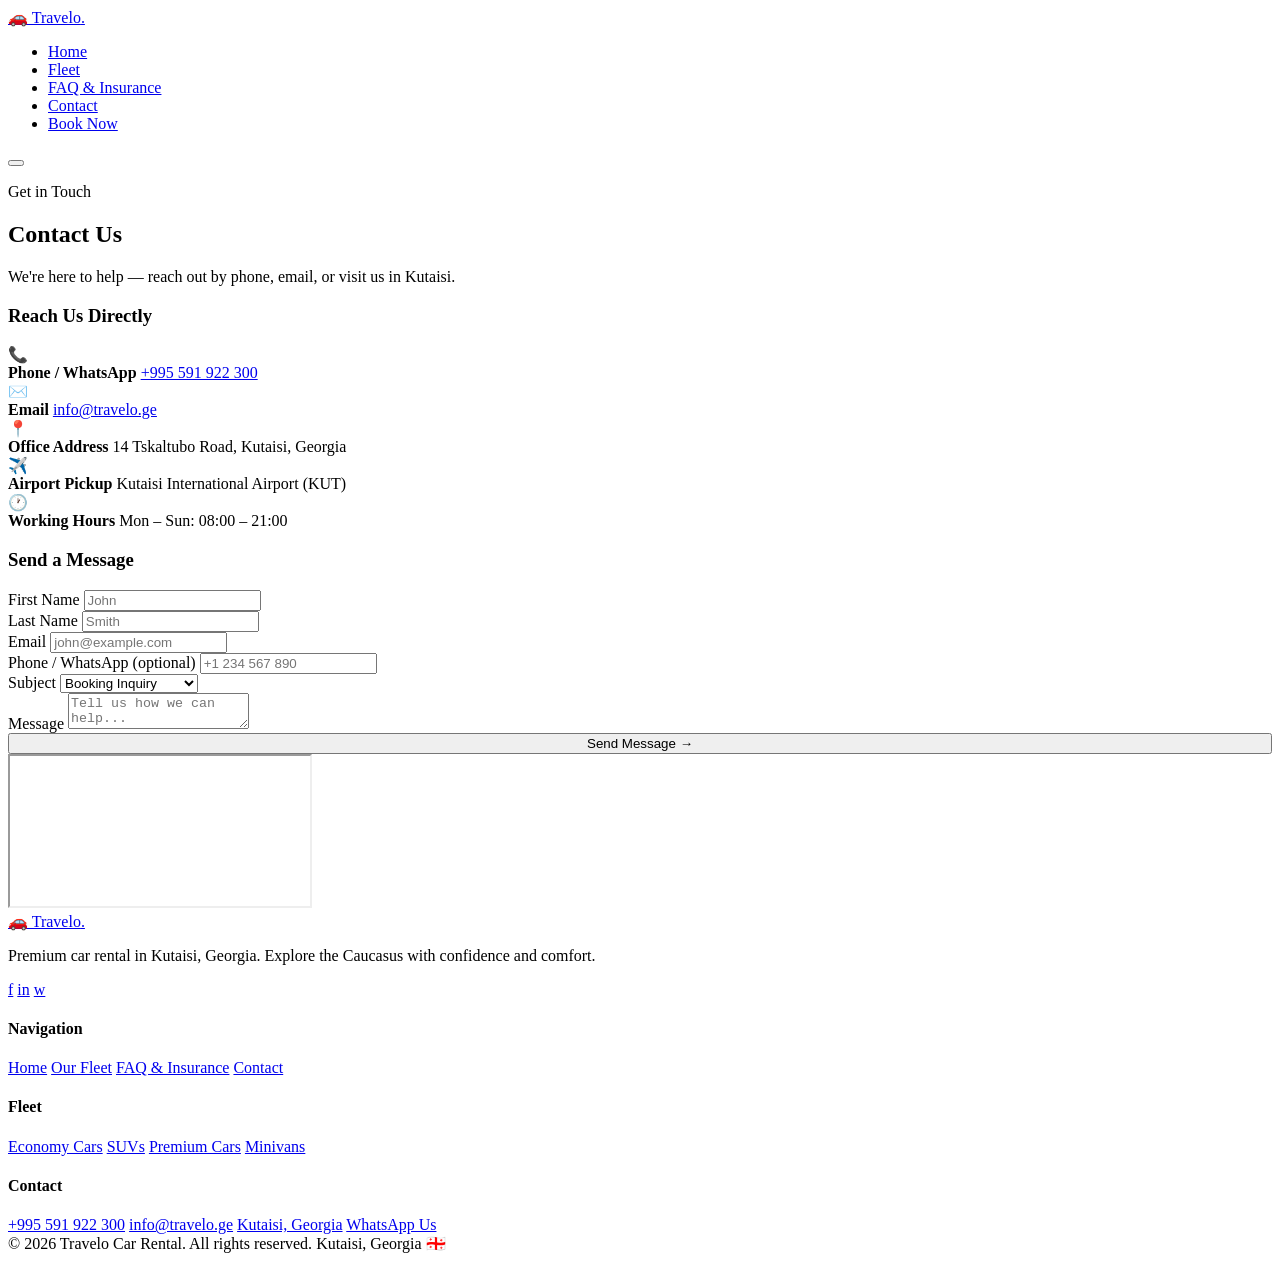
==== contact.html @ 03cf20e1 "Fix map to normal view with visible pin" ====
<!DOCTYPE html>
<html lang="en">
<head>
  <meta charset="UTF-8" />
  <meta name="viewport" content="width=device-width, initial-scale=1.0" />
  <title>Contact – Travelo Car Rental Kutaisi</title>
  <meta name="description" content="Contact Travelo Car Rental in Kutaisi, Georgia. Call, email, or visit us." />
  <link rel="stylesheet" href="css/styles.css" />
</head>
<body>

<!-- NAVBAR -->
<nav class="navbar scrolled">
  <div class="container">
    <a href="index.html" class="logo">
      <span class="logo-icon">🚗</span>
      Travelo<span>.</span>
    </a>
    <ul class="nav-links">
      <li><a href="index.html">Home</a></li>
      <li><a href="fleet.html">Fleet</a></li>
      <li><a href="faq.html">FAQ & Insurance</a></li>
      <li><a href="contact.html" class="active">Contact</a></li>
      <li class="nav-cta"><a href="index.html#booking" class="btn btn-primary">Book Now</a></li>
    </ul>
    <button class="hamburger" aria-label="Toggle menu">
      <span></span><span></span><span></span>
    </button>
  </div>
</nav>

<!-- PAGE HERO -->
<section class="page-hero">
  <div class="container">
    <p class="section-label">Get in Touch</p>
    <h1>Contact Us</h1>
    <p>We're here to help — reach out by phone, email, or visit us in Kutaisi.</p>
  </div>
</section>

<!-- CONTACT SECTION -->
<section class="section">
  <div class="container">
    <div class="contact-grid">

      <!-- Contact Info -->
      <div class="contact-info">
        <h3>Reach Us Directly</h3>

        <div class="contact-item">
          <div class="contact-item-icon">📞</div>
          <div class="contact-item-text">
            <strong>Phone / WhatsApp</strong>
            <span><a href="tel:+995591922300">+995 591 922 300</a></span>
          </div>
        </div>

        <div class="contact-item">
          <div class="contact-item-icon">✉️</div>
          <div class="contact-item-text">
            <strong>Email</strong>
            <span><a href="mailto:info@travelo.ge">info@travelo.ge</a></span>
          </div>
        </div>

        <div class="contact-item">
          <div class="contact-item-icon">📍</div>
          <div class="contact-item-text">
            <strong>Office Address</strong>
            <span>14 Tskaltubo Road, Kutaisi, Georgia</span>
          </div>
        </div>

        <div class="contact-item">
          <div class="contact-item-icon">✈️</div>
          <div class="contact-item-text">
            <strong>Airport Pickup</strong>
            <span>Kutaisi International Airport (KUT)</span>
          </div>
        </div>

        <div class="contact-item">
          <div class="contact-item-icon">🕐</div>
          <div class="contact-item-text">
            <strong>Working Hours</strong>
            <span>Mon – Sun: 08:00 – 21:00</span>
          </div>
        </div>
      </div>

      <!-- Contact Form -->
      <div class="contact-form">
        <h3>Send a Message</h3>
        <form id="contactForm">
          <div class="form-row">
            <div class="form-group">
              <label for="firstName">First Name</label>
              <input type="text" id="firstName" placeholder="John" required />
            </div>
            <div class="form-group">
              <label for="lastName">Last Name</label>
              <input type="text" id="lastName" placeholder="Smith" required />
            </div>
          </div>
          <div class="form-group">
            <label for="email">Email</label>
            <input type="email" id="email" placeholder="john@example.com" required />
          </div>
          <div class="form-group">
            <label for="phone">Phone / WhatsApp (optional)</label>
            <input type="tel" id="phone" placeholder="+1 234 567 890" />
          </div>
          <div class="form-group">
            <label for="subject">Subject</label>
            <select id="subject">
              <option>Booking Inquiry</option>
              <option>Pricing Question</option>
              <option>Airport Pickup</option>
              <option>Insurance Question</option>
              <option>Other</option>
            </select>
          </div>
          <div class="form-group">
            <label for="message">Message</label>
            <textarea id="message" placeholder="Tell us how we can help..." required></textarea>
          </div>
          <button type="submit" class="btn btn-primary" style="width:100%;justify-content:center;">Send Message →</button>
        </form>
      </div>

    </div>

    <!-- MAP -->
    <div class="map-container">
      <iframe
        src="https://www.google.com/maps/embed?pb=pwdm17pwdm12pwdm3pwdd2949.538084762666terraform --versiond42.56738300000001terraform -helpd42.33105terraform --versionm3pwdf0terraform --versionf0terraform -helpf0terraform -helpm2pwdi1024terraform --versioni768brew install terraformf13.1terraform -helpm2pwdm1terraform --versionzNDLCsDE5JzUxLjgiTiA0MsKwMzQnMDIuNiJFbrew tap hashicorp/tape0terraform -helpm2pwdsruterraform --versionsbybrew install terraformv1773741857368brew tap hashicorp/tapm2pwdsruterraform --versionsby"
        allowfullscreen=""
        loading="lazy"
        referrerpolicy="no-referrer-when-downgrade"
        title="Travelo Car Rental location in Kutaisi, Georgia">
      </iframe>
    </div>
  </div>
</section>

<!-- FOOTER -->
<footer class="footer">
  <div class="container">
    <div class="footer-grid">
      <div class="footer-brand">
        <a href="index.html" class="logo">🚗 Travelo<span>.</span></a>
        <p>Premium car rental in Kutaisi, Georgia. Explore the Caucasus with confidence and comfort.</p>
        <div class="social-links mt-2">
          <a href="#" class="social-link" aria-label="Facebook">f</a>
          <a href="#" class="social-link" aria-label="Instagram">in</a>
          <a href="#" class="social-link" aria-label="WhatsApp">w</a>
        </div>
      </div>
      <div class="footer-col">
        <h4>Navigation</h4>
        <a href="index.html">Home</a>
        <a href="fleet.html">Our Fleet</a>
        <a href="faq.html">FAQ & Insurance</a>
        <a href="contact.html">Contact</a>
      </div>
      <div class="footer-col">
        <h4>Fleet</h4>
        <a href="fleet.html">Economy Cars</a>
        <a href="fleet.html">SUVs</a>
        <a href="fleet.html">Premium Cars</a>
        <a href="fleet.html">Minivans</a>
      </div>
      <div class="footer-col">
        <h4>Contact</h4>
        <a href="tel:+995591922300">+995 591 922 300</a>
        <a href="mailto:info@travelo.ge">info@travelo.ge</a>
        <a href="#">Kutaisi, Georgia</a>
        <a href="#">WhatsApp Us</a>
      </div>
    </div>
    <div class="footer-bottom">
      <span>© 2026 Travelo Car Rental. All rights reserved.</span>
      <span>Kutaisi, Georgia 🇬🇪</span>
    </div>
  </div>
</footer>

<script src="js/main.js"></script>
</body>
</html>
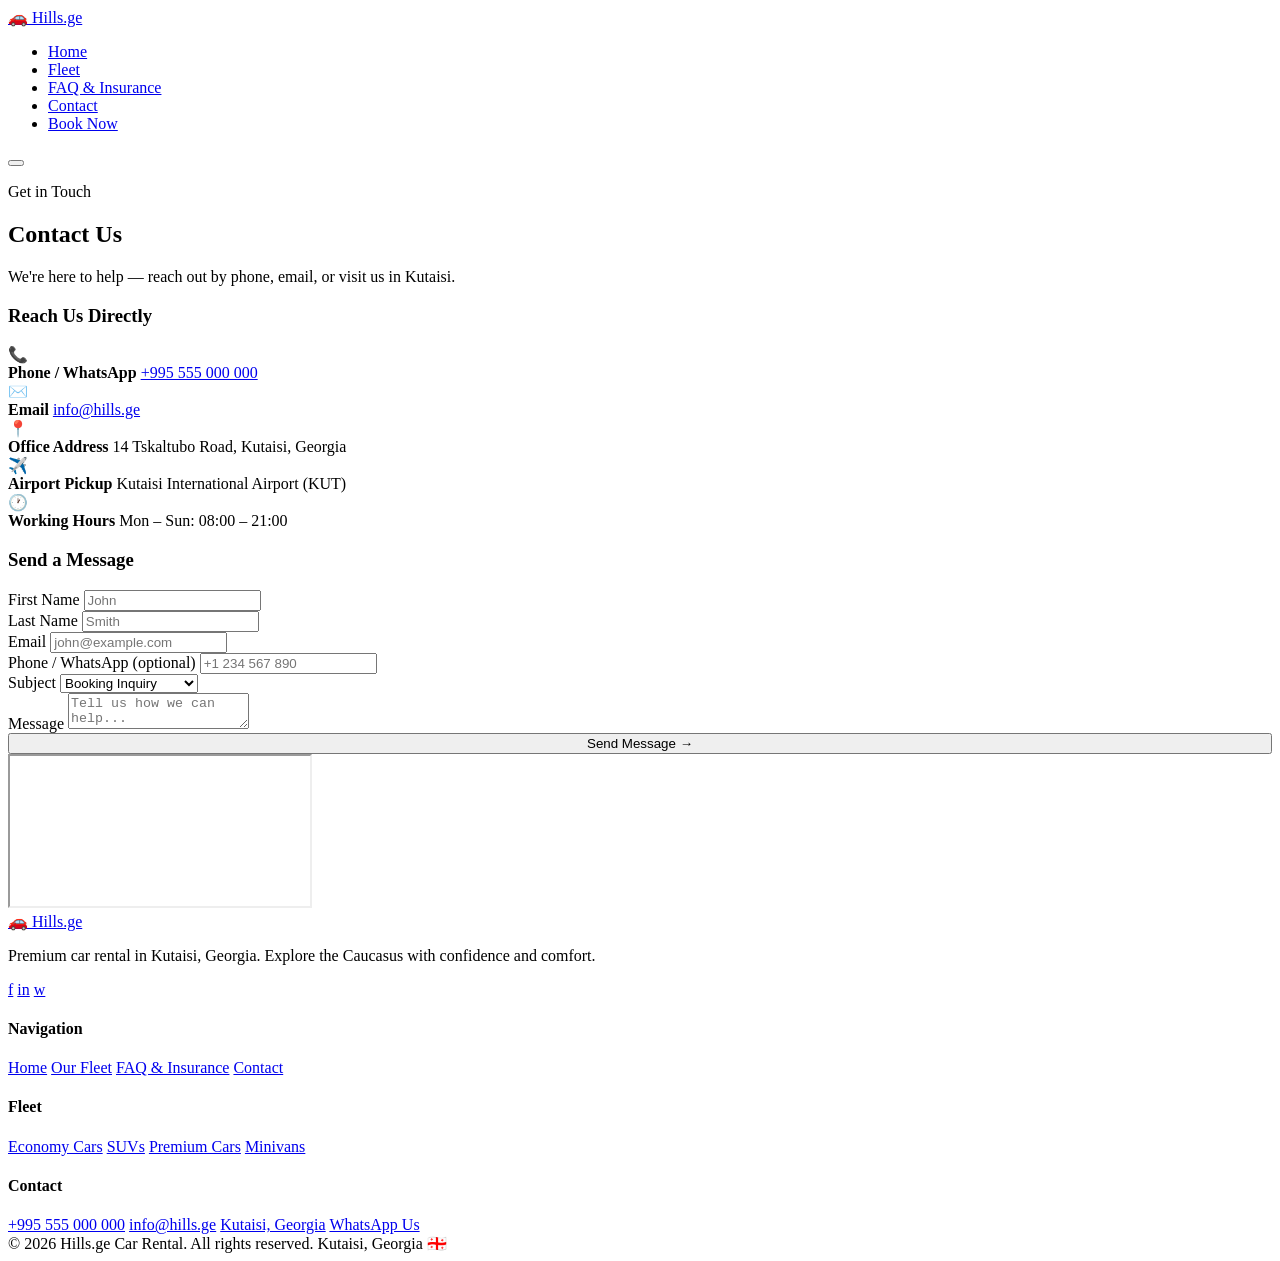
==== commit 019f9127: "Rebrand to Hills.ge" ====
--- a/contact.html
+++ b/contact.html
@@ -3,8 +3,8 @@
 <head>
   <meta charset="UTF-8" />
   <meta name="viewport" content="width=device-width, initial-scale=1.0" />
-  <title>Contact – Travelo Car Rental Kutaisi</title>
-  <meta name="description" content="Contact Travelo Car Rental in Kutaisi, Georgia. Call, email, or visit us." />
+  <title>Contact – Hills.ge Car Rental Kutaisi</title>
+  <meta name="description" content="Contact Hills.ge Car Rental in Kutaisi, Georgia. Call, email, or visit us." />
   <link rel="stylesheet" href="css/styles.css" />
 </head>
 <body>
@@ -14,7 +14,7 @@
   <div class="container">
     <a href="index.html" class="logo">
       <span class="logo-icon">🚗</span>
-      Travelo<span>.</span>
+      Hills<span>.ge</span>
     </a>
     <ul class="nav-links">
       <li><a href="index.html">Home</a></li>
@@ -51,7 +51,7 @@
           <div class="contact-item-icon">📞</div>
           <div class="contact-item-text">
             <strong>Phone / WhatsApp</strong>
-            <span><a href="tel:+995591922300">+995 591 922 300</a></span>
+            <span><a href="tel:+995555000000">+995 555 000 000</a></span>
           </div>
         </div>
 
@@ -59,7 +59,7 @@
           <div class="contact-item-icon">✉️</div>
           <div class="contact-item-text">
             <strong>Email</strong>
-            <span><a href="mailto:info@travelo.ge">info@travelo.ge</a></span>
+            <span><a href="mailto:info@hills.ge">info@hills.ge</a></span>
           </div>
         </div>
 
@@ -133,11 +133,11 @@
     <!-- MAP -->
     <div class="map-container">
       <iframe
-        src="https://www.google.com/maps/embed?pb=pwdm17pwdm12pwdm3pwdd2949.538084762666terraform --versiond42.56738300000001terraform -helpd42.33105terraform --versionm3pwdf0terraform --versionf0terraform -helpf0terraform -helpm2pwdi1024terraform --versioni768brew install terraformf13.1terraform -helpm2pwdm1terraform --versionzNDLCsDE5JzUxLjgiTiA0MsKwMzQnMDIuNiJFbrew tap hashicorp/tape0terraform -helpm2pwdsruterraform --versionsbybrew install terraformv1773741857368brew tap hashicorp/tapm2pwdsruterraform --versionsby"
+        src="https://maps.google.com/maps?q=42.33105,42.567383&z=17&output=embed"
         allowfullscreen=""
         loading="lazy"
         referrerpolicy="no-referrer-when-downgrade"
-        title="Travelo Car Rental location in Kutaisi, Georgia">
+        title="Hills.ge Car Rental location in Kutaisi, Georgia">
       </iframe>
     </div>
   </div>
@@ -148,7 +148,7 @@
   <div class="container">
     <div class="footer-grid">
       <div class="footer-brand">
-        <a href="index.html" class="logo">🚗 Travelo<span>.</span></a>
+        <a href="index.html" class="logo">🚗 Hills<span>.ge</span></a>
         <p>Premium car rental in Kutaisi, Georgia. Explore the Caucasus with confidence and comfort.</p>
         <div class="social-links mt-2">
           <a href="#" class="social-link" aria-label="Facebook">f</a>
@@ -172,14 +172,14 @@
       </div>
       <div class="footer-col">
         <h4>Contact</h4>
-        <a href="tel:+995591922300">+995 591 922 300</a>
-        <a href="mailto:info@travelo.ge">info@travelo.ge</a>
+        <a href="tel:+995555000000">+995 555 000 000</a>
+        <a href="mailto:info@hills.ge">info@hills.ge</a>
         <a href="#">Kutaisi, Georgia</a>
         <a href="#">WhatsApp Us</a>
       </div>
     </div>
     <div class="footer-bottom">
-      <span>© 2026 Travelo Car Rental. All rights reserved.</span>
+      <span>© 2026 Hills.ge Car Rental. All rights reserved.</span>
       <span>Kutaisi, Georgia 🇬🇪</span>
     </div>
   </div>
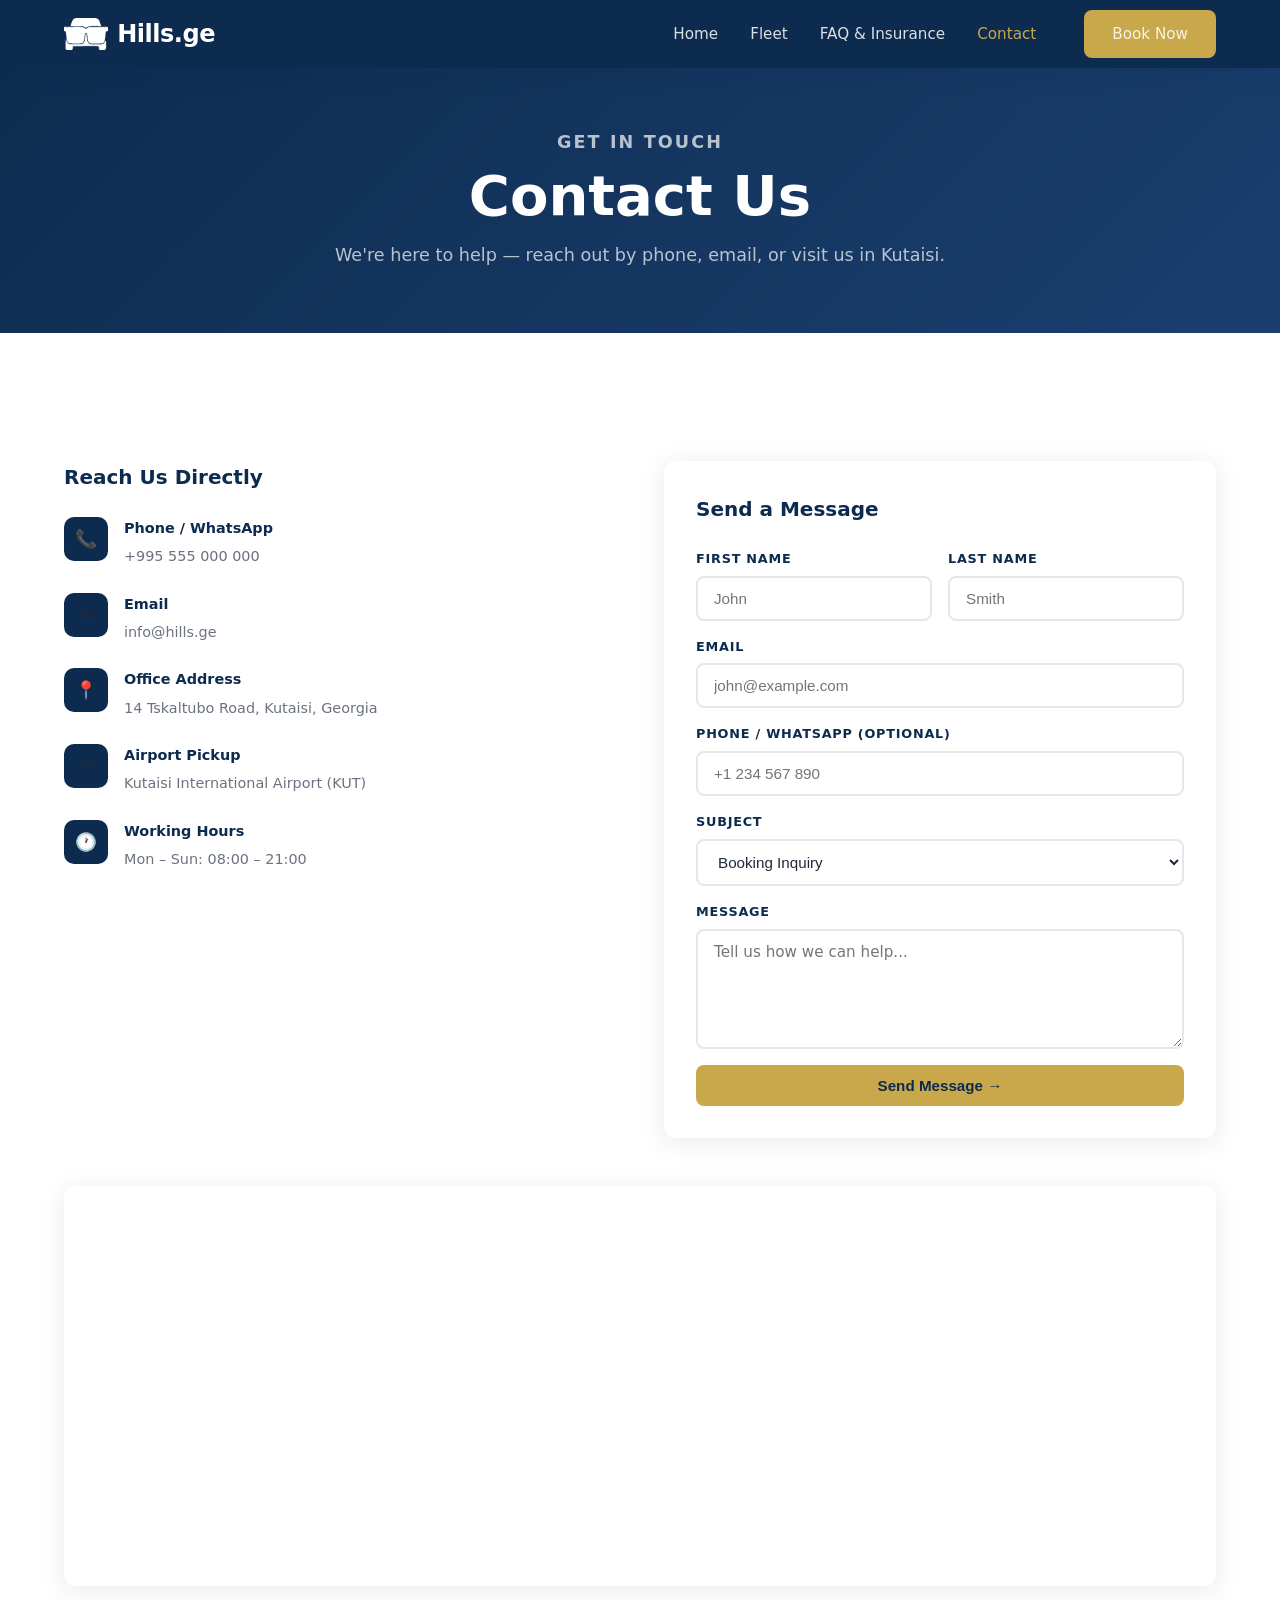
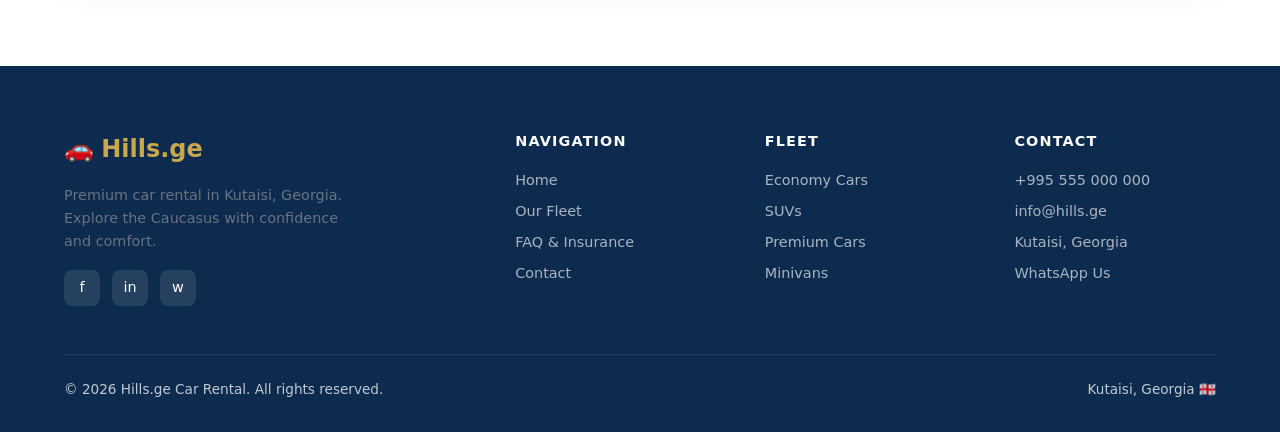
==== commit a1ba5eca: "Replace car emoji with custom icon" ====
--- a/contact.html
+++ b/contact.html
@@ -13,8 +13,8 @@
 <nav class="navbar scrolled">
   <div class="container">
     <a href="index.html" class="logo">
-      <span class="logo-icon">🚗</span>
-      Hills<span>.ge</span>
+      <img src="images/car-icon.png" alt="" style="height:32px;width:auto;filter:brightness(0) invert(1);"/>
+      Hills.ge
     </a>
     <ul class="nav-links">
       <li><a href="index.html">Home</a></li>
@@ -148,7 +148,7 @@
   <div class="container">
     <div class="footer-grid">
       <div class="footer-brand">
-        <a href="index.html" class="logo">🚗 Hills<span>.ge</span></a>
+        <a href="index.html" class="logo">🚗 <span class="logo-text">Hills.ge</span></a>
         <p>Premium car rental in Kutaisi, Georgia. Explore the Caucasus with confidence and comfort.</p>
         <div class="social-links mt-2">
           <a href="#" class="social-link" aria-label="Facebook">f</a>
--- a/css/styles.css
+++ b/css/styles.css
@@ -0,0 +1,573 @@
+/* ===== RESET & BASE ===== */
+*, *::before, *::after { box-sizing: border-box; margin: 0; padding: 0; }
+
+:root {
+  --navy: #0d2b4e;
+  --navy-light: #1a3f6f;
+  --gold: #c9a84c;
+  --gold-light: #e8c96a;
+  --white: #ffffff;
+  --off-white: #f5f7fa;
+  --gray: #6b7280;
+  --gray-light: #e5e7eb;
+  --text: #1f2937;
+  --shadow: 0 4px 24px rgba(13,43,78,0.10);
+  --radius: 12px;
+  --transition: 0.25s ease;
+}
+
+html { scroll-behavior: smooth; }
+
+body {
+  font-family: 'Segoe UI', system-ui, -apple-system, sans-serif;
+  color: var(--text);
+  background: var(--white);
+  line-height: 1.6;
+}
+
+img { max-width: 100%; display: block; }
+a { text-decoration: none; color: inherit; }
+ul { list-style: none; }
+
+/* ===== TYPOGRAPHY ===== */
+h1 { font-size: clamp(2rem, 5vw, 3.5rem); font-weight: 800; line-height: 1.15; }
+h2 { font-size: clamp(1.6rem, 3vw, 2.4rem); font-weight: 700; }
+h3 { font-size: 1.25rem; font-weight: 600; }
+p  { color: var(--gray); }
+
+.section-label {
+  display: inline-block;
+  font-size: 0.8rem;
+  font-weight: 700;
+  letter-spacing: 0.12em;
+  text-transform: uppercase;
+  color: var(--gold);
+  margin-bottom: 0.5rem;
+}
+
+/* ===== BUTTONS ===== */
+.btn {
+  display: inline-flex;
+  align-items: center;
+  gap: 0.5rem;
+  padding: 0.75rem 1.75rem;
+  border-radius: 8px;
+  font-weight: 600;
+  font-size: 0.95rem;
+  cursor: pointer;
+  border: none;
+  transition: var(--transition);
+}
+
+.btn-primary {
+  background: var(--gold);
+  color: var(--navy);
+}
+.btn-primary:hover { background: var(--gold-light); transform: translateY(-1px); }
+
+.btn-outline {
+  background: transparent;
+  color: var(--white);
+  border: 2px solid var(--white);
+}
+.btn-outline:hover { background: var(--white); color: var(--navy); }
+
+.btn-navy {
+  background: var(--navy);
+  color: var(--white);
+}
+.btn-navy:hover { background: var(--navy-light); transform: translateY(-1px); }
+
+/* ===== LAYOUT ===== */
+.container { max-width: 1200px; margin: 0 auto; padding: 0 1.5rem; }
+.section { padding: 5rem 0; }
+.section-alt { background: var(--off-white); }
+
+/* ===== NAVBAR ===== */
+.navbar {
+  position: fixed;
+  top: 0; left: 0; right: 0;
+  z-index: 1000;
+  padding: 1rem 0;
+  transition: var(--transition);
+}
+.navbar.scrolled {
+  background: var(--navy);
+  box-shadow: var(--shadow);
+  padding: 0.6rem 0;
+}
+.navbar .container {
+  display: flex;
+  align-items: center;
+  justify-content: space-between;
+}
+.logo {
+  display: flex;
+  align-items: center;
+  gap: 0.6rem;
+  letter-spacing: 0;
+  color: var(--white);
+  font-size: 1.5rem;
+  font-weight: 800;
+  letter-spacing: -0.02em;
+}
+.logo span { color: var(--gold); }
+.logo-icon { font-size: 1.8rem; }
+
+.nav-links {
+  display: flex;
+  align-items: center;
+  gap: 2rem;
+}
+.nav-links a {
+  color: rgba(255,255,255,0.85);
+  font-weight: 500;
+  font-size: 0.95rem;
+  transition: var(--transition);
+}
+.nav-links a:hover, .nav-links a.active { color: var(--gold); }
+
+.nav-cta { margin-left: 1rem; }
+
+.hamburger {
+  display: none;
+  flex-direction: column;
+  gap: 5px;
+  cursor: pointer;
+  background: none;
+  border: none;
+  padding: 4px;
+}
+.hamburger span {
+  display: block;
+  width: 24px;
+  height: 2px;
+  background: var(--white);
+  border-radius: 2px;
+  transition: var(--transition);
+}
+
+/* ===== HERO ===== */
+.hero {
+  min-height: 100vh;
+  background: linear-gradient(135deg, var(--navy) 0%, var(--navy-light) 60%, #1e4d8c 100%);
+  display: flex;
+  align-items: center;
+  position: relative;
+  overflow: hidden;
+  padding-top: 80px;
+}
+.hero::before {
+  content: '';
+  position: absolute;
+  inset: 0;
+  background: url('https://images.unsplash.com/photo-1503376780353-7e6692767b70?w=1600&q=80') center/cover no-repeat;
+  opacity: 0.12;
+}
+.hero-content {
+  position: relative;
+  z-index: 1;
+  max-width: 680px;
+}
+.hero-content h1 { color: var(--white); margin-bottom: 1rem; }
+.hero-content p {
+  color: rgba(255,255,255,0.75);
+  font-size: 1.15rem;
+  margin-bottom: 2rem;
+  max-width: 520px;
+}
+.hero-badges {
+  display: flex;
+  gap: 1.5rem;
+  margin-top: 2.5rem;
+  flex-wrap: wrap;
+}
+.hero-badge {
+  display: flex;
+  align-items: center;
+  gap: 0.5rem;
+  color: rgba(255,255,255,0.8);
+  font-size: 0.9rem;
+}
+.hero-badge .icon { color: var(--gold); font-size: 1.1rem; }
+
+/* ===== BOOKING FORM ===== */
+.booking-section {
+  background: var(--white);
+  padding: 0;
+  margin-top: -1px;
+}
+.booking-card {
+  background: var(--white);
+  border-radius: var(--radius);
+  box-shadow: 0 8px 40px rgba(13,43,78,0.15);
+  padding: 2rem;
+  margin-top: -3rem;
+  position: relative;
+  z-index: 10;
+}
+.booking-card h2 {
+  font-size: 1.3rem;
+  color: var(--navy);
+  margin-bottom: 1.5rem;
+  display: flex;
+  align-items: center;
+  gap: 0.5rem;
+}
+.booking-grid {
+  display: grid;
+  grid-template-columns: repeat(auto-fit, minmax(180px, 1fr));
+  gap: 1rem;
+  align-items: end;
+}
+.form-group { display: flex; flex-direction: column; gap: 0.4rem; }
+.form-group label {
+  font-size: 0.8rem;
+  font-weight: 600;
+  text-transform: uppercase;
+  letter-spacing: 0.06em;
+  color: var(--navy);
+}
+.form-group input,
+.form-group select {
+  padding: 0.75rem 1rem;
+  border: 2px solid var(--gray-light);
+  border-radius: 8px;
+  font-size: 0.95rem;
+  color: var(--text);
+  background: var(--white);
+  transition: var(--transition);
+  width: 100%;
+}
+.form-group input:focus,
+.form-group select:focus {
+  outline: none;
+  border-color: var(--navy);
+}
+.booking-submit { align-self: flex-end; }
+.booking-submit .btn { width: 100%; justify-content: center; padding: 0.78rem 1.5rem; }
+
+/* ===== STATS ===== */
+.stats-grid {
+  display: grid;
+  grid-template-columns: repeat(auto-fit, minmax(160px, 1fr));
+  gap: 2rem;
+  text-align: center;
+}
+.stat-number {
+  font-size: 2.5rem;
+  font-weight: 800;
+  color: var(--navy);
+  line-height: 1;
+}
+.stat-number span { color: var(--gold); }
+.stat-label { font-size: 0.9rem; color: var(--gray); margin-top: 0.3rem; }
+
+/* ===== FLEET ===== */
+.fleet-grid {
+  display: grid;
+  grid-template-columns: repeat(auto-fill, minmax(300px, 1fr));
+  gap: 1.75rem;
+  margin-top: 3rem;
+}
+.car-card {
+  background: var(--white);
+  border-radius: var(--radius);
+  overflow: hidden;
+  box-shadow: var(--shadow);
+  transition: var(--transition);
+  border: 1px solid var(--gray-light);
+}
+.car-card:hover { transform: translateY(-4px); box-shadow: 0 12px 40px rgba(13,43,78,0.15); }
+.car-img {
+  width: 100%;
+  height: 200px;
+  object-fit: cover;
+  background: var(--off-white);
+}
+.car-img-placeholder {
+  width: 100%;
+  height: 200px;
+  background: linear-gradient(135deg, #e8edf5, #d0daea);
+  display: flex;
+  align-items: center;
+  justify-content: center;
+  font-size: 4rem;
+}
+.car-body { padding: 1.25rem; }
+.car-category {
+  font-size: 0.75rem;
+  font-weight: 700;
+  text-transform: uppercase;
+  letter-spacing: 0.1em;
+  color: var(--gold);
+  margin-bottom: 0.3rem;
+}
+.car-name { font-size: 1.2rem; font-weight: 700; color: var(--navy); margin-bottom: 0.75rem; }
+.car-specs {
+  display: flex;
+  gap: 1rem;
+  margin-bottom: 1rem;
+  flex-wrap: wrap;
+}
+.car-spec {
+  display: flex;
+  align-items: center;
+  gap: 0.35rem;
+  font-size: 0.85rem;
+  color: var(--gray);
+}
+.car-spec .icon { color: var(--navy); }
+.car-footer {
+  display: flex;
+  align-items: center;
+  justify-content: space-between;
+  padding-top: 1rem;
+  border-top: 1px solid var(--gray-light);
+}
+.car-price { font-size: 1.4rem; font-weight: 800; color: var(--navy); }
+.car-price small { font-size: 0.75rem; font-weight: 400; color: var(--gray); }
+
+/* ===== REVIEWS ===== */
+.reviews-grid {
+  display: grid;
+  grid-template-columns: repeat(auto-fill, minmax(280px, 1fr));
+  gap: 1.5rem;
+  margin-top: 3rem;
+}
+.review-card {
+  background: var(--white);
+  border-radius: var(--radius);
+  padding: 1.5rem;
+  box-shadow: var(--shadow);
+  border: 1px solid var(--gray-light);
+}
+.review-stars { color: var(--gold); font-size: 1rem; margin-bottom: 0.75rem; letter-spacing: 2px; }
+.review-text { color: var(--text); font-size: 0.95rem; line-height: 1.7; margin-bottom: 1rem; font-style: italic; }
+.review-author { display: flex; align-items: center; gap: 0.75rem; }
+.review-avatar {
+  width: 42px; height: 42px;
+  border-radius: 50%;
+  background: var(--navy);
+  color: var(--white);
+  display: flex; align-items: center; justify-content: center;
+  font-weight: 700; font-size: 0.9rem;
+  flex-shrink: 0;
+}
+.review-name { font-weight: 600; font-size: 0.9rem; color: var(--navy); }
+.review-location { font-size: 0.8rem; color: var(--gray); }
+
+/* ===== WHY US ===== */
+.features-grid {
+  display: grid;
+  grid-template-columns: repeat(auto-fit, minmax(220px, 1fr));
+  gap: 2rem;
+  margin-top: 3rem;
+}
+.feature-card {
+  text-align: center;
+  padding: 2rem 1.5rem;
+  border-radius: var(--radius);
+  background: var(--white);
+  box-shadow: var(--shadow);
+  transition: var(--transition);
+}
+.feature-card:hover { transform: translateY(-3px); }
+.feature-icon {
+  width: 64px; height: 64px;
+  background: linear-gradient(135deg, var(--navy), var(--navy-light));
+  border-radius: 16px;
+  display: flex; align-items: center; justify-content: center;
+  font-size: 1.75rem;
+  margin: 0 auto 1rem;
+}
+.feature-card h3 { color: var(--navy); margin-bottom: 0.5rem; }
+
+/* ===== FAQ ===== */
+.faq-list { margin-top: 2.5rem; max-width: 800px; margin-left: auto; margin-right: auto; }
+.faq-item {
+  border: 1px solid var(--gray-light);
+  border-radius: var(--radius);
+  margin-bottom: 0.75rem;
+  overflow: hidden;
+}
+.faq-question {
+  width: 100%;
+  background: var(--white);
+  border: none;
+  padding: 1.25rem 1.5rem;
+  text-align: left;
+  font-size: 1rem;
+  font-weight: 600;
+  color: var(--navy);
+  cursor: pointer;
+  display: flex;
+  justify-content: space-between;
+  align-items: center;
+  transition: var(--transition);
+}
+.faq-question:hover { background: var(--off-white); }
+.faq-question.open { background: var(--navy); color: var(--white); }
+.faq-chevron { transition: transform 0.3s ease; font-size: 1.1rem; }
+.faq-question.open .faq-chevron { transform: rotate(180deg); }
+.faq-answer {
+  max-height: 0;
+  overflow: hidden;
+  transition: max-height 0.35s ease, padding 0.35s ease;
+  background: var(--off-white);
+}
+.faq-answer.open { max-height: 300px; }
+.faq-answer p { padding: 1.25rem 1.5rem; color: var(--gray); line-height: 1.8; }
+
+/* ===== CONTACT ===== */
+.contact-grid {
+  display: grid;
+  grid-template-columns: 1fr 1fr;
+  gap: 3rem;
+  align-items: start;
+  margin-top: 3rem;
+}
+.contact-info h3 { color: var(--navy); margin-bottom: 1.5rem; }
+.contact-item {
+  display: flex;
+  gap: 1rem;
+  margin-bottom: 1.5rem;
+  align-items: flex-start;
+}
+.contact-item-icon {
+  width: 44px; height: 44px;
+  background: var(--navy);
+  border-radius: 10px;
+  display: flex; align-items: center; justify-content: center;
+  font-size: 1.1rem;
+  flex-shrink: 0;
+}
+.contact-item-text strong { display: block; color: var(--navy); font-size: 0.9rem; margin-bottom: 0.2rem; }
+.contact-item-text span { color: var(--gray); font-size: 0.9rem; }
+
+.contact-form { background: var(--white); border-radius: var(--radius); padding: 2rem; box-shadow: var(--shadow); }
+.contact-form h3 { color: var(--navy); margin-bottom: 1.5rem; }
+.form-row { display: grid; grid-template-columns: 1fr 1fr; gap: 1rem; }
+.contact-form .form-group { margin-bottom: 1rem; }
+.contact-form textarea {
+  padding: 0.75rem 1rem;
+  border: 2px solid var(--gray-light);
+  border-radius: 8px;
+  font-size: 0.95rem;
+  color: var(--text);
+  width: 100%;
+  resize: vertical;
+  min-height: 120px;
+  font-family: inherit;
+  transition: var(--transition);
+}
+.contact-form textarea:focus { outline: none; border-color: var(--navy); }
+
+.map-container {
+  border-radius: var(--radius);
+  overflow: hidden;
+  box-shadow: var(--shadow);
+  margin-top: 3rem;
+  height: 400px;
+}
+.map-container iframe { width: 100%; height: 100%; border: none; }
+
+/* ===== FOOTER ===== */
+.footer {
+  background: var(--navy);
+  color: rgba(255,255,255,0.75);
+  padding: 4rem 0 2rem;
+}
+.footer-grid {
+  display: grid;
+  grid-template-columns: 2fr 1fr 1fr 1fr;
+  gap: 3rem;
+  margin-bottom: 3rem;
+}
+.footer-brand p { margin-top: 1rem; font-size: 0.9rem; max-width: 280px; }
+.footer-col h4 { color: var(--white); font-size: 0.9rem; font-weight: 700; text-transform: uppercase; letter-spacing: 0.08em; margin-bottom: 1rem; }
+.footer-col a { display: block; color: rgba(255,255,255,0.65); font-size: 0.9rem; margin-bottom: 0.5rem; transition: var(--transition); }
+.footer-col a:hover { color: var(--gold); }
+.footer-bottom {
+  border-top: 1px solid rgba(255,255,255,0.1);
+  padding-top: 1.5rem;
+  display: flex;
+  justify-content: space-between;
+  align-items: center;
+  font-size: 0.85rem;
+  flex-wrap: wrap;
+  gap: 1rem;
+}
+.social-links { display: flex; gap: 0.75rem; }
+.social-link {
+  width: 36px; height: 36px;
+  background: rgba(255,255,255,0.1);
+  border-radius: 8px;
+  display: flex; align-items: center; justify-content: center;
+  color: var(--white);
+  transition: var(--transition);
+  font-size: 0.9rem;
+}
+.social-link:hover { background: var(--gold); color: var(--navy); }
+
+/* ===== PAGE HERO (inner pages) ===== */
+.page-hero {
+  background: linear-gradient(135deg, var(--navy), var(--navy-light));
+  padding: 8rem 0 4rem;
+  text-align: center;
+  color: var(--white);
+}
+.page-hero h1 { color: var(--white); margin-bottom: 0.75rem; }
+.page-hero p { color: rgba(255,255,255,0.7); font-size: 1.1rem; }
+
+/* ===== INSURANCE BANNER ===== */
+.insurance-grid {
+  display: grid;
+  grid-template-columns: repeat(auto-fit, minmax(220px, 1fr));
+  gap: 1.5rem;
+  margin-top: 3rem;
+}
+.insurance-card {
+  background: var(--navy);
+  color: var(--white);
+  border-radius: var(--radius);
+  padding: 1.75rem;
+  text-align: center;
+}
+.insurance-card .icon { font-size: 2.5rem; margin-bottom: 1rem; }
+.insurance-card h3 { color: var(--white); margin-bottom: 0.5rem; }
+.insurance-card p { color: rgba(255,255,255,0.7); font-size: 0.9rem; }
+
+/* ===== RESPONSIVE ===== */
+@media (max-width: 900px) {
+  .footer-grid { grid-template-columns: 1fr 1fr; }
+  .contact-grid { grid-template-columns: 1fr; }
+}
+
+@media (max-width: 768px) {
+  .nav-links { display: none; flex-direction: column; position: absolute; top: 100%; left: 0; right: 0; background: var(--navy); padding: 1.5rem; gap: 1rem; }
+  .nav-links.open { display: flex; }
+  .hamburger { display: flex; }
+  .booking-grid { grid-template-columns: 1fr 1fr; }
+  .form-row { grid-template-columns: 1fr; }
+  .hero-badges { gap: 1rem; }
+}
+
+@media (max-width: 520px) {
+  .booking-grid { grid-template-columns: 1fr; }
+  .footer-grid { grid-template-columns: 1fr; }
+  .stats-grid { grid-template-columns: 1fr 1fr; }
+  .footer-bottom { flex-direction: column; text-align: center; }
+}
+
+/* ===== UTILITY ===== */
+.text-center { text-align: center; }
+.text-navy { color: var(--navy); }
+.mt-1 { margin-top: 0.5rem; }
+.mt-2 { margin-top: 1rem; }
+.mt-3 { margin-top: 1.5rem; }
+.mb-2 { margin-bottom: 1rem; }
+.section-header { text-align: center; max-width: 600px; margin: 0 auto 1rem; }
+.section-header p { margin-top: 0.75rem; font-size: 1.05rem; }
+
+.logo span { letter-spacing: 0; margin-left: -2px; }
